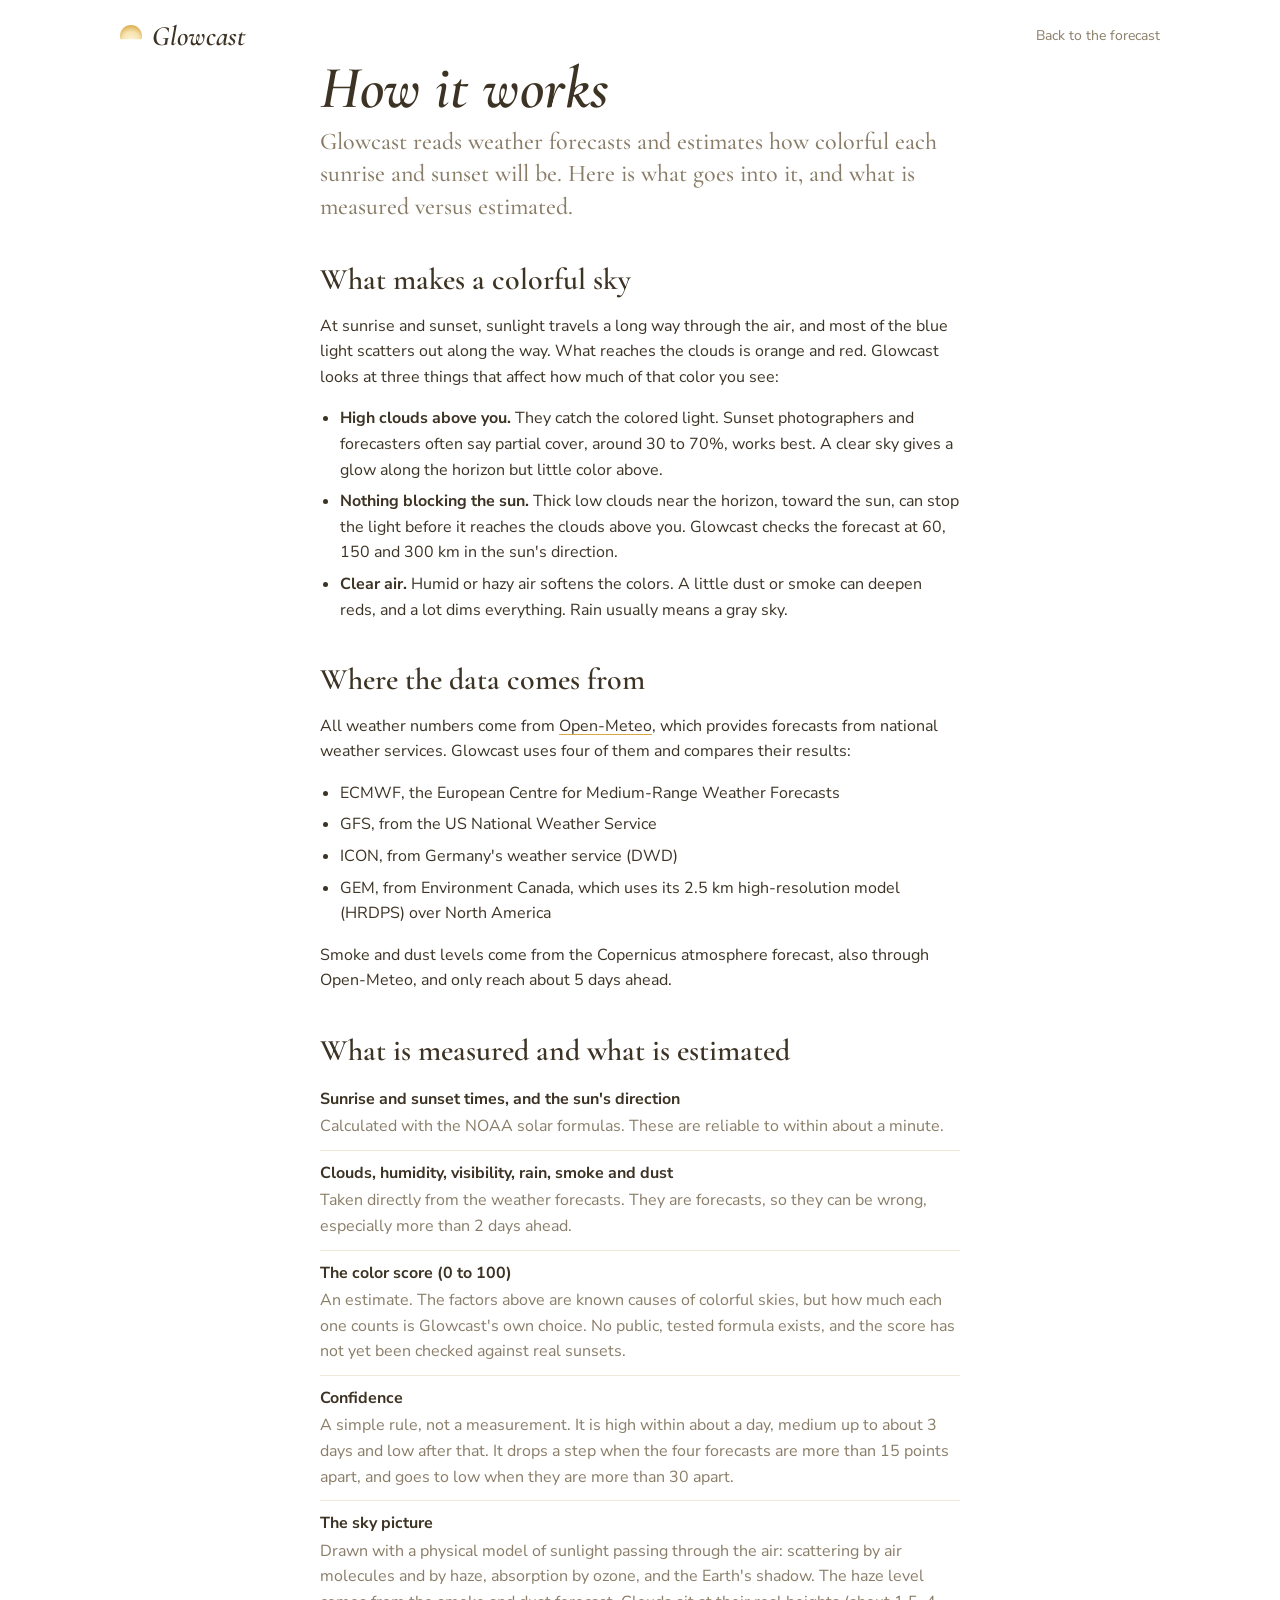
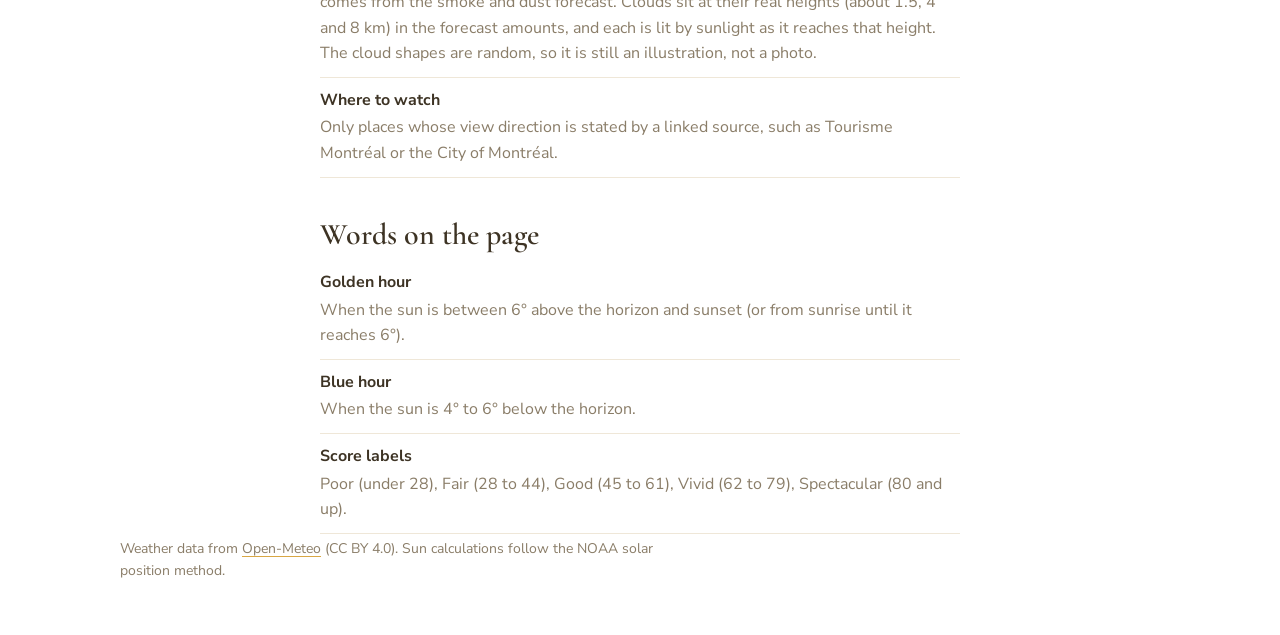
==== how.html @ 0e2d6ed1 "Make the sky picture taller Co-Authored-By: Claude Opus 5.5 <noreply@anthropic.com> Claude-Session: " ====
<!doctype html>
<html lang="en">
<head>
<meta charset="utf-8">
<meta name="viewport" content="width=device-width, initial-scale=1, viewport-fit=cover">
<title>How Glowcast works</title>
<meta name="description" content="Sunrise and sunset color forecast: times, golden hour, and how the sky is likely to look, from live cloud, humidity and aerosol forecasts.">
<meta name="theme-color" content="#ffffff">
<link rel="icon" href="data:image/svg+xml,%3Csvg xmlns='http://www.w3.org/2000/svg' viewBox='0 0 32 32'%3E%3Ccircle cx='16' cy='20' r='9' fill='%23e9bb5c'/%3E%3Crect y='20' width='32' height='12' fill='%23f5e8d3'/%3E%3C/svg%3E">
<link rel="preconnect" href="https://fonts.googleapis.com">
<link rel="preconnect" href="https://fonts.gstatic.com" crossorigin>
<link rel="stylesheet" href="https://fonts.googleapis.com/css2?family=Cormorant+Garamond:ital,wght@0,500;0,600;0,700;1,500;1,600&family=Nunito+Sans:opsz,wght@6..12,400;6..12,600;6..12,700&family=DM+Mono:wght@400;500&display=swap">
<link rel="stylesheet" href="styles.css?v=20">
</head>
<body>
<!--BODY-->
<header class="top">
  <a class="brand" href="./"><span class="mark" aria-hidden="true"></span>Glowcast</a>
  <a class="navlink" href="./">Back to the forecast</a>
</header>
<main class="wrap prose">
  <section>
    <h1>How it works</h1>
    <p class="lede">Glowcast reads weather forecasts and estimates how colorful each sunrise and sunset will be. Here is what goes into it, and what is measured versus estimated.</p>

    <h2>What makes a colorful sky</h2>
    <p>At sunrise and sunset, sunlight travels a long way through the air, and most of the blue light scatters out along the way. What reaches the clouds is orange and red. Glowcast looks at three things that affect how much of that color you see:</p>
    <ul>
      <li><b>High clouds above you.</b> They catch the colored light. Sunset photographers and forecasters often say partial cover, around 30 to 70%, works best. A clear sky gives a glow along the horizon but little color above.</li>
      <li><b>Nothing blocking the sun.</b> Thick low clouds near the horizon, toward the sun, can stop the light before it reaches the clouds above you. Glowcast checks the forecast at 60, 150 and 300 km in the sun's direction.</li>
      <li><b>Clear air.</b> Humid or hazy air softens the colors. A little dust or smoke can deepen reds, and a lot dims everything. Rain usually means a gray sky.</li>
    </ul>

    <h2>Where the data comes from</h2>
    <p>All weather numbers come from <a href="https://open-meteo.com/" target="_blank" rel="noopener">Open-Meteo</a>, which provides forecasts from national weather services. Glowcast uses four of them and compares their results:</p>
    <ul>
      <li>ECMWF, the European Centre for Medium-Range Weather Forecasts</li>
      <li>GFS, from the US National Weather Service</li>
      <li>ICON, from Germany's weather service (DWD)</li>
      <li>GEM, from Environment Canada, which uses its 2.5 km high-resolution model (HRDPS) over North America</li>
    </ul>
    <p>Smoke and dust levels come from the Copernicus atmosphere forecast, also through Open-Meteo, and only reach about 5 days ahead.</p>

    <h2>What is measured and what is estimated</h2>
    <dl>
      <div><dt>Sunrise and sunset times, and the sun's direction</dt><dd>Calculated with the NOAA solar formulas. These are reliable to within about a minute.</dd></div>
      <div><dt>Clouds, humidity, visibility, rain, smoke and dust</dt><dd>Taken directly from the weather forecasts. They are forecasts, so they can be wrong, especially more than 2 days ahead.</dd></div>
      <div><dt>The color score (0 to 100)</dt><dd>An estimate. The factors above are known causes of colorful skies, but how much each one counts is Glowcast's own choice. No public, tested formula exists, and the score has not yet been checked against real sunsets.</dd></div>
      <div><dt>Confidence</dt><dd>A simple rule, not a measurement. It is high within about a day, medium up to about 3 days and low after that. It drops a step when the four forecasts are more than 15 points apart, and goes to low when they are more than 30 apart.</dd></div>
      <div><dt>The sky picture</dt><dd>Drawn with a physical model of sunlight passing through the air: scattering by air molecules and by haze, absorption by ozone, and the Earth's shadow. The haze level comes from the smoke and dust forecast. Clouds sit at their real heights (about 1.5, 4 and 8 km) in the forecast amounts, and each is lit by sunlight as it reaches that height. The cloud shapes are random, so it is still an illustration, not a photo.</dd></div>
      <div><dt>Where to watch</dt><dd>Only places whose view direction is stated by a linked source, such as Tourisme Montréal or the City of Montréal.</dd></div>
    </dl>

    <h2>Words on the page</h2>
    <dl>
      <div><dt>Golden hour</dt><dd>When the sun is between 6° above the horizon and sunset (or from sunrise until it reaches 6°).</dd></div>
      <div><dt>Blue hour</dt><dd>When the sun is 4° to 6° below the horizon.</dd></div>
      <div><dt>Score labels</dt><dd>Poor (under 28), Fair (28 to 44), Good (45 to 61), Vivid (62 to 79), Spectacular (80 and up).</dd></div>
    </dl>
  </section>
</main>
<footer class="foot">
  <p>Weather data from <a href="https://open-meteo.com/" target="_blank" rel="noopener">Open-Meteo</a> (CC BY 4.0). Sun calculations follow the NOAA solar position method.</p>
</footer>
</body>
</html>
---- styles.css ----
/* Layout: one calm column. Sky picture, then the answer in plain words, then the week and where to watch.
   White page, warm cream and butter accents, Cormorant Garamond for display, Nunito Sans for reading. */
:root {
  --bg: #ffffff;
  --cream: #fbf4e6;
  --sand: #efe3cc;
  --line: #efe7d8;
  --ink: #3d3324;
  --muted: #8a7d68;
  --gold: #d9a744;
  --gold-soft: #f6e3b0;
  --t-fire: #e0664a;
  --t-vivid: #ef9a3d;
  --t-good: #e5bd3a;
  --t-fair: #cfc4a8;
  --t-poor: #ece7de;
  --display: 'Cormorant Garamond', 'Cormorant', Garamond, 'Times New Roman', serif;
  --body: 'Nunito Sans', system-ui, -apple-system, 'Segoe UI', sans-serif;
  color-scheme: light;
}
* { box-sizing: border-box; }
[hidden] { display: none !important; }
html { -webkit-text-size-adjust: 100%; }
body { margin: 0; background: var(--bg); color: var(--ink); font: 16px/1.6 var(--body); }
a { color: inherit; text-decoration-color: var(--gold); text-underline-offset: 3px; }
a:hover { color: var(--t-vivid); }
button { font: inherit; color: inherit; cursor: pointer; }
:focus-visible { outline: 2px solid var(--gold); outline-offset: 3px; border-radius: 4px; }
.sr { position: absolute; width: 1px; height: 1px; overflow: hidden; clip: rect(0 0 0 0); }
[data-tone="fire"], .t-fire { --tone: var(--t-fire); }
[data-tone="vivid"], .t-vivid { --tone: var(--t-vivid); }
[data-tone="good"], .t-good { --tone: var(--t-good); }
[data-tone="fair"], .t-fair { --tone: var(--t-fair); }
[data-tone="poor"], .t-poor { --tone: var(--t-poor); }

.top, .wrap, .foot {
  max-width: 1080px;
  margin: 0 auto;
  padding-left: max(20px, env(safe-area-inset-left, 0px));
  padding-right: max(20px, env(safe-area-inset-right, 0px));
}
.top { display: flex; justify-content: space-between; align-items: center; gap: 16px; padding-block: 22px 8px; }
.brand { display: flex; align-items: center; gap: 10px; font: italic 600 28px/1 var(--display); text-decoration: none; }
.mark { width: 22px; height: 22px; border-radius: 50%; background: radial-gradient(circle at 50% 70%, #fff3d6, var(--gold-soft) 45%, var(--gold) 85%); clip-path: inset(0 0 35% 0); }
.navlink { font-size: 14px; color: var(--muted); text-decoration: none; }
.navlink:hover { color: var(--ink); }

.page { display: flex; flex-direction: column; gap: 28px; padding-bottom: 64px; }
.wrap { display: flex; flex-direction: column; gap: 64px; width: 100%; }
.wrap-top { gap: 12px; padding-top: 20px; }
.where { display: flex; align-items: baseline; gap: 12px 20px; flex-wrap: wrap; }
.where h1 { margin: 0; font: italic 600 clamp(44px, 7vw, 76px)/0.95 var(--display); letter-spacing: -0.01em; }
.region { margin: 6px 0 0; font: italic 500 22px/1.2 var(--display); color: var(--muted); }
.city { border: 0; background: none; padding: 0; font: inherit; color: inherit; text-align: left; }
.city:hover { color: var(--t-vivid); }
.search { position: relative; display: flex; align-items: center; gap: 16px; max-width: 460px; }
.search input {
  flex: 1; min-width: 0; padding: 8px 2px; border: 0; border-bottom: 1px solid var(--sand);
  background: transparent; color: var(--ink); font: inherit; border-radius: 0;
}
.search input:focus { outline: none; border-bottom-color: var(--gold); }
.textbtn { border: 0; background: none; padding: 8px 0; font-size: 14px; color: var(--muted); white-space: nowrap; text-decoration: underline; text-decoration-color: var(--sand); text-underline-offset: 3px; }
.textbtn:hover { color: var(--ink); }
.results {
  position: absolute; z-index: 20; top: calc(100% + 6px); left: 0; right: 0; margin: 0; padding: 6px;
  list-style: none; background: #fff; border: 1px solid var(--line); border-radius: 14px; box-shadow: 0 16px 40px rgb(120 95 50 / 0.12);
}
.results button { display: flex; flex-direction: column; width: 100%; text-align: left; padding: 8px 10px; border: 0; border-radius: 10px; background: none; }
.results button:hover, .results button:focus-visible { background: var(--cream); }
.results span { color: var(--muted); font-size: 13px; }
.results .msg { padding: 8px 10px; color: var(--muted); }
.status { margin: 0; color: var(--muted); }
.status.err { color: #b4523a; }

/* Sky */
.hero { display: flex; flex-direction: column; gap: 14px; }
.stage { position: relative; height: clamp(360px, 70vh, 780px); background: #2a2230; }
#sky { display: block; width: 100%; height: 100%; object-fit: cover; }
.scrub { gap: 0; padding-top: 6px; }
.scrub input { width: 100%; -webkit-appearance: none; appearance: none; height: 22px; background: transparent; }
.scrub input::-webkit-slider-runnable-track { height: 2px; border-radius: 999px; background: linear-gradient(90deg, var(--gold-soft), var(--gold), var(--sand)); }
.scrub input::-moz-range-track { height: 2px; border-radius: 999px; background: linear-gradient(90deg, var(--gold-soft), var(--gold), var(--sand)); }
.scrub input { height: 24px; }
.scrub input::-webkit-slider-thumb { -webkit-appearance: none; width: 14px; height: 14px; margin-top: -6px; border-radius: 50%; background: #fff; border: 1.5px solid var(--gold); cursor: grab; }
.scrub input::-moz-range-thumb { width: 11px; height: 11px; border-radius: 50%; background: #fff; border: 1.5px solid var(--gold); cursor: grab; }
.scrub input:active::-webkit-slider-thumb { cursor: grabbing; }
.scrub-meta { margin: 2px 0 0; font-size: 14px; color: var(--muted); }
.hint { margin: 0 0 2px; font: italic 500 18px var(--display); color: var(--muted); }

/* Answer */
.summary { display: grid; grid-template-columns: 1.35fr 1fr; gap: 40px 64px; align-items: start; }
.verdict { min-width: 0; }
.kicker { margin: 0 0 4px; font: italic 500 26px/1.2 var(--display); color: var(--muted); }
.heading { margin: 0 0 18px; font: 600 34px/1.1 var(--display); }
.v-title { margin: 0; font: 600 clamp(56px, 8vw, 88px)/1 var(--display); color: var(--tone); }
.v-line { margin: 12px 0 0; font: 500 clamp(22px, 2.6vw, 28px)/1.3 var(--display); max-width: 30ch; text-wrap: pretty; }
.why { margin: 16px 0 0; color: var(--ink); max-width: 58ch; }
.v-conf { margin: 18px 0 0; font-size: 14px; color: var(--muted); max-width: 60ch; }
.facts { margin: 0; display: flex; flex-direction: column; }
.facts div { display: flex; justify-content: space-between; align-items: baseline; gap: 16px; padding: 14px 0; border-bottom: 1px solid var(--line); }
.facts div:first-child { padding-top: 0; }
.facts div:last-child { border-bottom: 0; }
.facts dt { color: var(--muted); font-size: 15px; }
.facts dd { margin: 0; font: 600 26px/1.1 var(--display); text-align: right; font-variant-numeric: tabular-nums; }
.facts small { font: 400 14px var(--body); color: var(--muted); }

/* Week */
.week { display: grid; grid-template-columns: repeat(7, minmax(0, 1fr)); gap: 8px; }
.day { display: flex; flex-direction: column; gap: 10px; min-width: 0; }
.day h4 { margin: 0; font: 600 22px/1.1 var(--display); }
.pair { display: flex; gap: 6px; }
.slot { display: flex; flex-direction: column; align-items: center; gap: 4px; padding: 8px 8px 6px; border: 0; border-radius: 14px; background: none; }
.slot i { width: 18px; height: 18px; border-radius: 50%; background: var(--tone, var(--line)); box-shadow: 0 0 0 4px #fff, 0 0 0 5px transparent; transition: box-shadow 0.15s; }
.slot span { font-size: 11px; letter-spacing: 0.06em; text-transform: uppercase; color: var(--muted); }
.slot:hover { background: var(--cream); }
.slot.sel i { box-shadow: 0 0 0 4px #fff, 0 0 0 6px var(--tone); }
.slot.past { opacity: 0.45; }
.slot.none { cursor: default; opacity: 0.4; }

/* Where to watch */
.spots-dir { margin: -8px 0 20px; color: var(--muted); max-width: 60ch; }
.spots { margin: 0; padding: 0; list-style: none; display: grid; grid-template-columns: repeat(3, minmax(0, 1fr)); gap: 24px 40px; }
.spots li { display: flex; flex-direction: column; gap: 4px; min-width: 0; }
.spots b { font-weight: 700; }
.spots span { color: var(--muted); }
.spots a { font-size: 13px; color: var(--muted); }

/* Details */
.details { border-top: 1px solid var(--line); padding-top: 20px; margin-top: -24px; }
.score-line { margin: 16px 0 0; }
.details summary { cursor: pointer; font-weight: 700; color: var(--muted); list-style: none; }
.details summary::-webkit-details-marker { display: none; }
.details summary::after { content: ' +'; color: var(--gold); }
.details[open] summary::after { content: ' −'; }
.details-body h4 { margin: 24px 0 10px; font: 600 12px/1.3 var(--body); text-transform: uppercase; letter-spacing: 0.14em; color: var(--muted); }
.models { display: flex; flex-wrap: wrap; gap: 8px 24px; }
.model { color: var(--muted); }
.model b { color: var(--ink); margin-left: 4px; }
.model.mid b { color: var(--t-vivid); }
.cond { margin: 0; display: grid; grid-template-columns: repeat(4, minmax(0, 1fr)); gap: 12px 32px; }
.cond div { display: flex; justify-content: space-between; gap: 8px; padding: 6px 0; border-bottom: 1px solid var(--line); font-size: 14px; }
.cond dt { color: var(--muted); }
.cond dd { margin: 0; font-variant-numeric: tabular-nums; }

.foot { padding-block: 0 48px; color: var(--muted); font-size: 14px; }
.foot p { margin: 4px 0; max-width: 70ch; }

/* How it works page */
.prose { max-width: 680px; gap: 0; }
.prose h1 { margin: 0 0 8px; font: italic 600 clamp(40px, 6vw, 60px)/1 var(--display); }
.prose h2 { margin: 40px 0 8px; font: 600 30px/1.15 var(--display); }
.prose p, .prose li { color: var(--ink); }
.prose ul { padding-left: 20px; display: flex; flex-direction: column; gap: 6px; }
.prose .lede { margin-top: 8px; font: 500 24px/1.35 var(--display); color: var(--muted); }
.prose dl { margin: 0; }
.prose dl div { padding: 10px 0; border-bottom: 1px solid var(--line); }
.prose dt { font-weight: 700; }
.prose dd { margin: 2px 0 0; color: var(--muted); }

@media (max-width: 900px) {
  .summary { grid-template-columns: 1fr; }
  .spots { grid-template-columns: 1fr; gap: 16px; }
  .cond { grid-template-columns: repeat(2, minmax(0, 1fr)); }
  .week { grid-template-columns: repeat(7, 104px); overflow-x: auto; padding-bottom: 6px; scroll-snap-type: x mandatory; }
    .day { scroll-snap-align: start; }
}
@media (max-width: 600px) {
  .wrap { gap: 48px; }
  .search { max-width: 100%; }
  .stage { height: min(74vh, 620px); }
  .cond { grid-template-columns: 1fr; }
}
@media (prefers-reduced-motion: reduce) { * { transition: none !important; } }
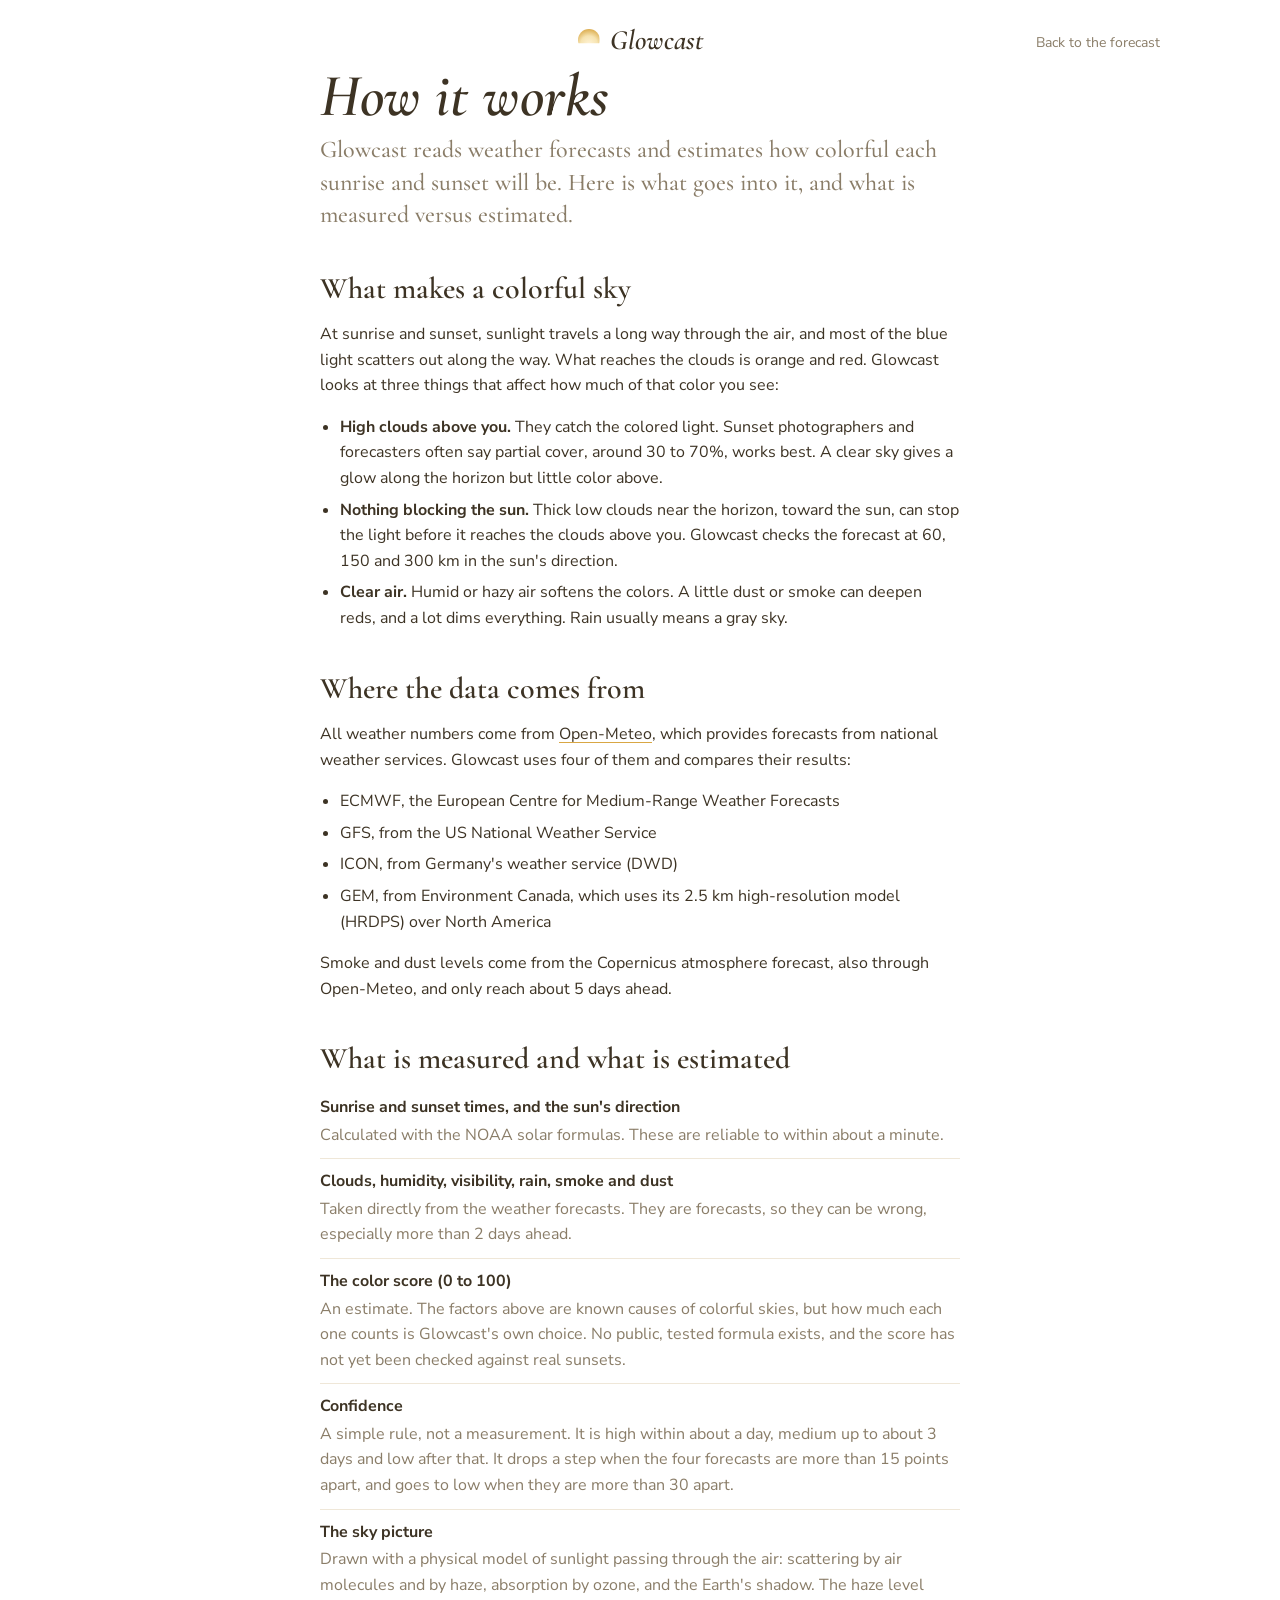
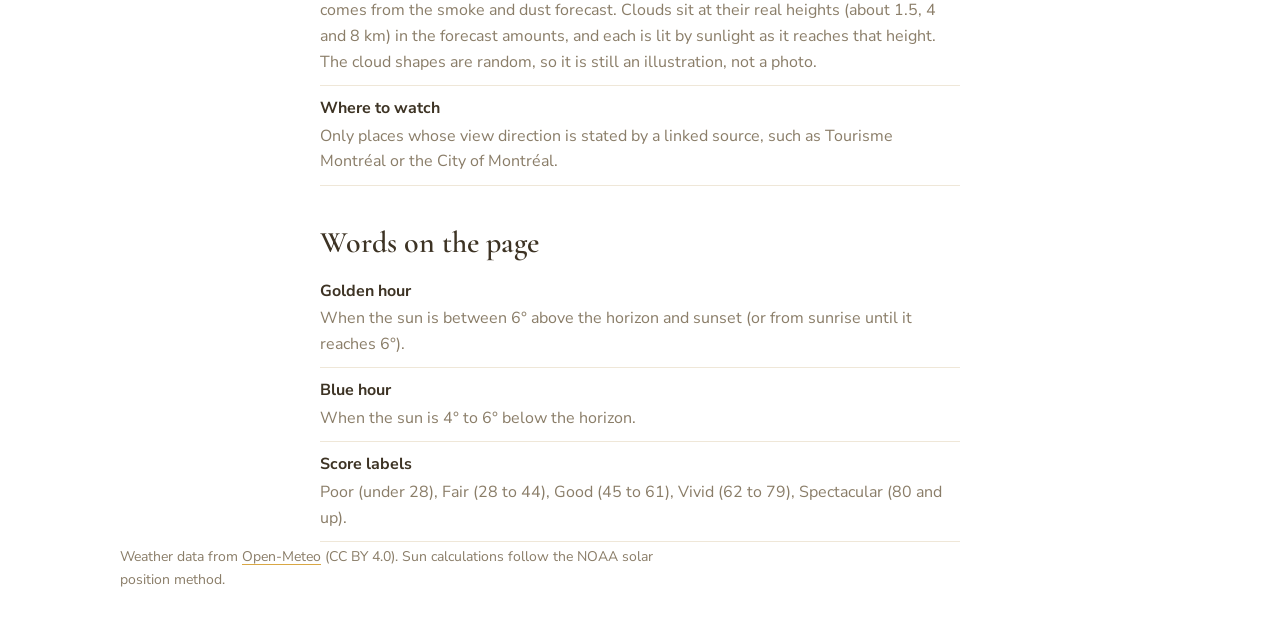
==== commit 6019865b: "Center the logo, tagline and city at the top Co-Authored-By: Claude Opus 5.5 <noreply@anthropic.com>" ====
--- a/how.html
+++ b/how.html
@@ -10,12 +10,13 @@
 <link rel="preconnect" href="https://fonts.googleapis.com">
 <link rel="preconnect" href="https://fonts.gstatic.com" crossorigin>
 <link rel="stylesheet" href="https://fonts.googleapis.com/css2?family=Cormorant+Garamond:ital,wght@0,500;0,600;0,700;1,500;1,600&family=Nunito+Sans:opsz,wght@6..12,400;6..12,600;6..12,700&family=DM+Mono:wght@400;500&display=swap">
-<link rel="stylesheet" href="styles.css?v=20">
+<link rel="stylesheet" href="styles.css?v=24">
 </head>
 <body>
 <!--BODY-->
 <header class="top">
-  <a class="brand" href="./"><span class="mark" aria-hidden="true"></span>Glowcast</a>
+  <span aria-hidden="true"></span>
+  <div class="brandbox"><a class="brand" href="./"><span class="mark" aria-hidden="true"></span>Glowcast</a></div>
   <a class="navlink" href="./">Back to the forecast</a>
 </header>
 <main class="wrap prose">
--- a/styles.css
+++ b/styles.css
@@ -39,7 +39,10 @@
   padding-left: max(20px, env(safe-area-inset-left, 0px));
   padding-right: max(20px, env(safe-area-inset-right, 0px));
 }
-.top { display: flex; justify-content: space-between; align-items: center; gap: 16px; padding-block: 22px 8px; }
+.top { display: grid; grid-template-columns: 1fr auto 1fr; align-items: start; gap: 16px; padding-block: 26px 12px; }
+.top .navlink { justify-self: end; padding-top: 6px; }
+.brandbox { display: flex; flex-direction: column; align-items: center; gap: 6px; text-align: center; }
+.tagline { margin: 0; font: italic 500 19px/1.3 var(--display); color: var(--muted); max-width: 62ch; text-wrap: balance; }
 .brand { display: flex; align-items: center; gap: 10px; font: italic 600 28px/1 var(--display); text-decoration: none; }
 .mark { width: 22px; height: 22px; border-radius: 50%; background: radial-gradient(circle at 50% 70%, #fff3d6, var(--gold-soft) 45%, var(--gold) 85%); clip-path: inset(0 0 35% 0); }
 .navlink { font-size: 14px; color: var(--muted); text-decoration: none; }
@@ -48,12 +51,15 @@
 .page { display: flex; flex-direction: column; gap: 28px; padding-bottom: 64px; }
 .wrap { display: flex; flex-direction: column; gap: 64px; width: 100%; }
 .wrap-top { gap: 12px; padding-top: 20px; }
-.where { display: flex; align-items: baseline; gap: 12px 20px; flex-wrap: wrap; }
+.where { display: flex; flex-direction: column; align-items: center; gap: 2px; text-align: center; padding-top: 18px; }
+.where .city { text-align: center; }
+.wrap-top { align-items: center; }
+.wrap-top .status { text-align: center; }
 .where h1 { margin: 0; font: italic 600 clamp(44px, 7vw, 76px)/0.95 var(--display); letter-spacing: -0.01em; }
 .region { margin: 6px 0 0; font: italic 500 22px/1.2 var(--display); color: var(--muted); }
-.city { border: 0; background: none; padding: 0; font: inherit; color: inherit; text-align: left; }
+.city { border: 0; background: none; padding: 0; font: inherit; color: inherit; }
 .city:hover { color: var(--t-vivid); }
-.search { position: relative; display: flex; align-items: center; gap: 16px; max-width: 460px; }
+.search { position: relative; display: flex; align-items: center; gap: 16px; width: 100%; max-width: 460px; }
 .search input {
   flex: 1; min-width: 0; padding: 8px 2px; border: 0; border-bottom: 1px solid var(--sand);
   background: transparent; color: var(--ink); font: inherit; border-radius: 0;
@@ -75,6 +81,14 @@
 /* Sky */
 .hero { display: flex; flex-direction: column; gap: 14px; }
 .stage { position: relative; height: clamp(360px, 70vh, 780px); background: #2a2230; }
+.badge {
+  position: absolute; left: max(20px, calc((100% - 1080px) / 2 + 20px)); bottom: 22px; margin: 0;
+  display: flex; flex-direction: column; gap: 2px; max-width: calc(100% - 40px);
+  padding: 10px 18px 12px; border-radius: 16px; color: #fff;
+  background: rgb(28 20 18 / 0.42); backdrop-filter: blur(10px); -webkit-backdrop-filter: blur(10px);
+}
+.b-when { font: italic 500 18px/1.2 var(--display); opacity: 0.9; }
+.b-label { font: 600 30px/1.05 var(--display); }
 #sky { display: block; width: 100%; height: 100%; object-fit: cover; }
 .scrub { gap: 0; padding-top: 6px; }
 .scrub input { width: 100%; -webkit-appearance: none; appearance: none; height: 22px; background: transparent; }
@@ -165,6 +179,9 @@
     .day { scroll-snap-align: start; }
 }
 @media (max-width: 600px) {
+  .top { grid-template-columns: 1fr; justify-items: center; position: relative; padding-top: 48px; }
+  .top > span:first-child { display: none; }
+  .top .navlink { position: absolute; top: 14px; right: max(20px, env(safe-area-inset-right, 0px)); padding-top: 0; font-size: 13px; }
   .wrap { gap: 48px; }
   .search { max-width: 100%; }
   .stage { height: min(74vh, 620px); }
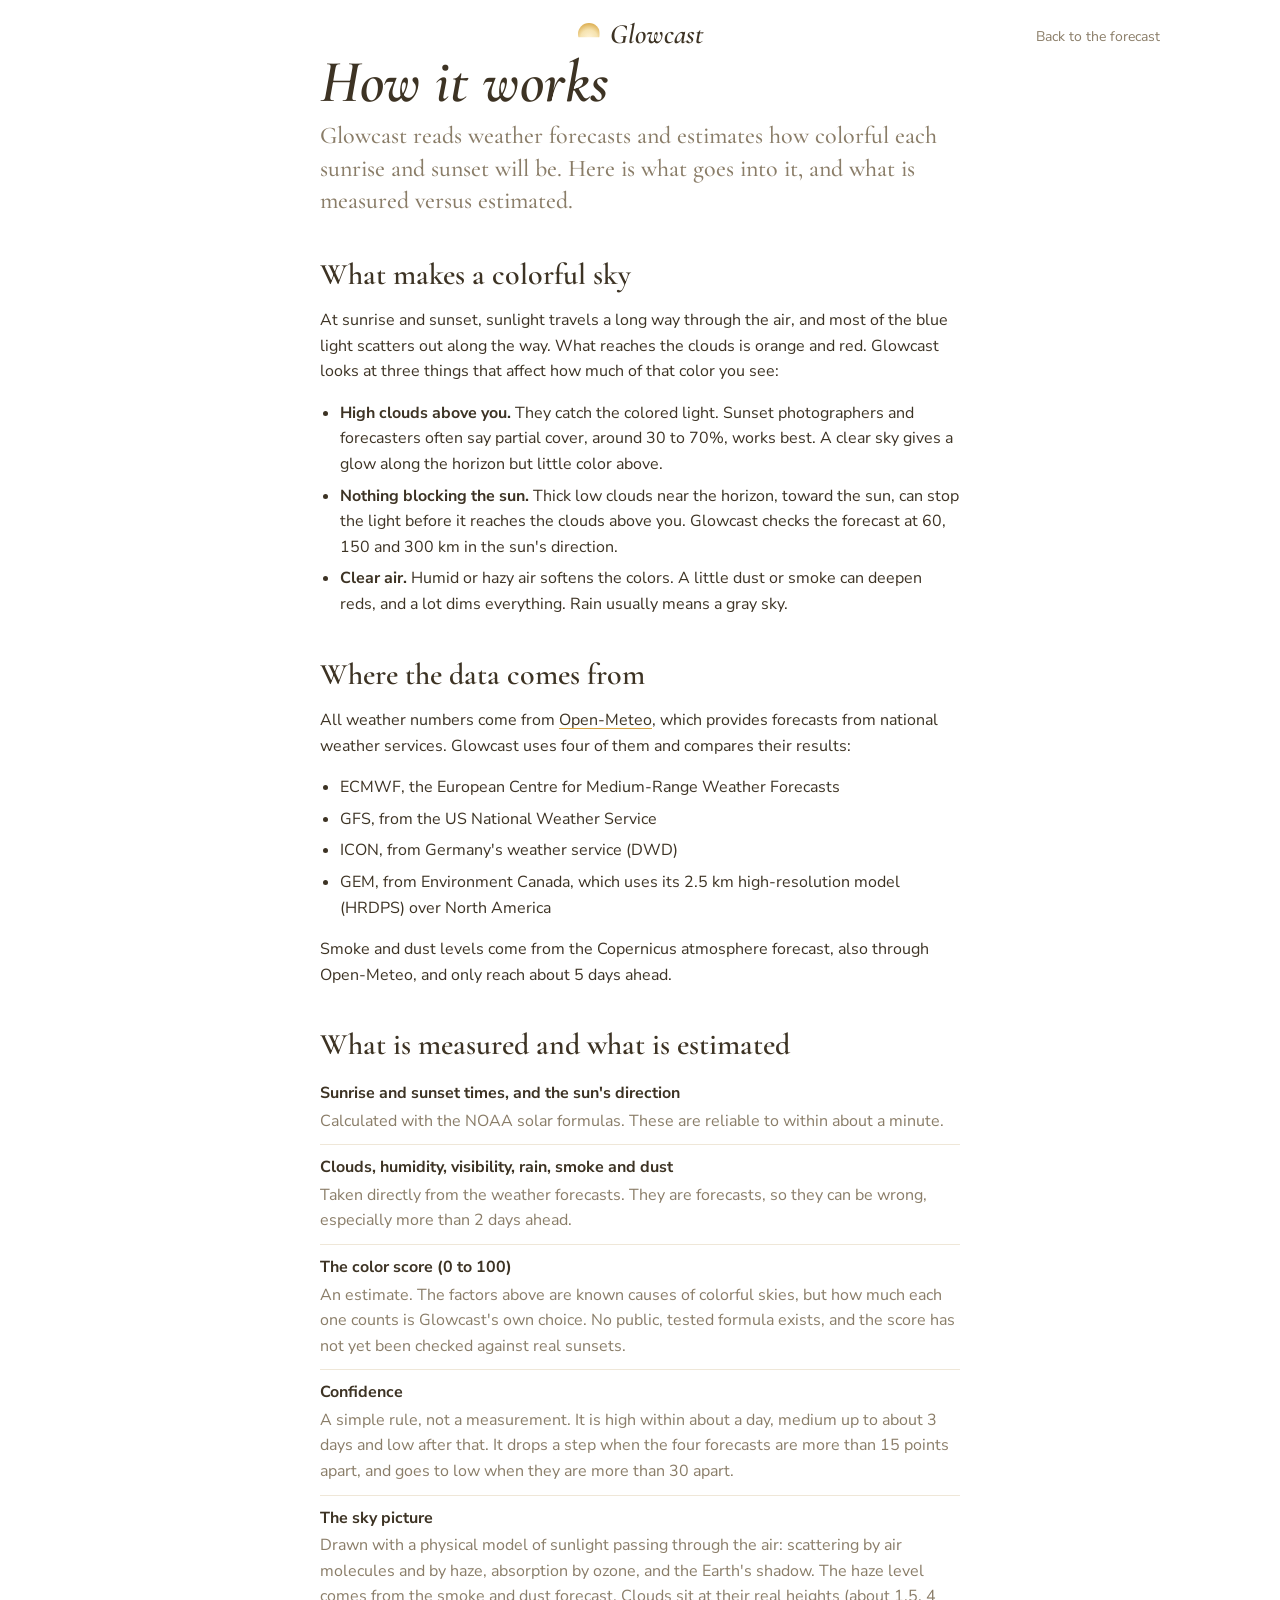
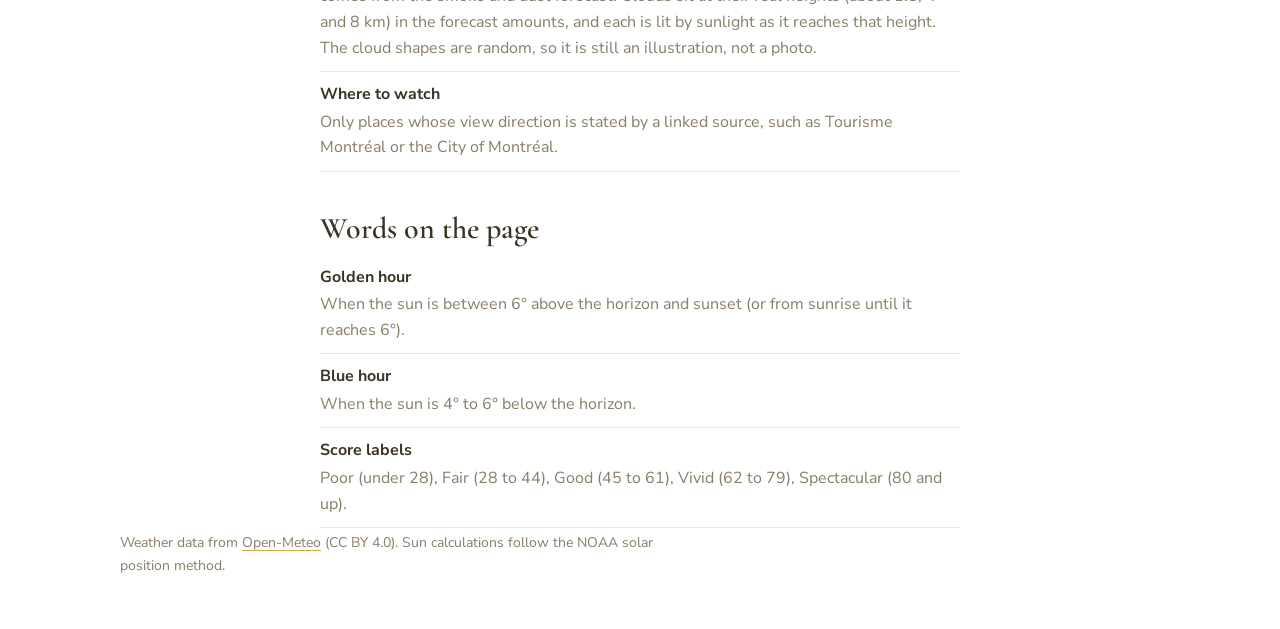
==== commit cbe49eee: "Shorter header, more natural clouds, link preview and icons Header is compact so the sky and verdict" ====
--- a/how.html
+++ b/how.html
@@ -6,11 +6,12 @@
 <title>How Glowcast works</title>
 <meta name="description" content="Sunrise and sunset color forecast: times, golden hour, and how the sky is likely to look, from live cloud, humidity and aerosol forecasts.">
 <meta name="theme-color" content="#ffffff">
+<link rel="apple-touch-icon" href="apple-touch-icon.png">
 <link rel="icon" href="data:image/svg+xml,%3Csvg xmlns='http://www.w3.org/2000/svg' viewBox='0 0 32 32'%3E%3Ccircle cx='16' cy='20' r='9' fill='%23e9bb5c'/%3E%3Crect y='20' width='32' height='12' fill='%23f5e8d3'/%3E%3C/svg%3E">
 <link rel="preconnect" href="https://fonts.googleapis.com">
 <link rel="preconnect" href="https://fonts.gstatic.com" crossorigin>
 <link rel="stylesheet" href="https://fonts.googleapis.com/css2?family=Cormorant+Garamond:ital,wght@0,500;0,600;0,700;1,500;1,600&family=Nunito+Sans:opsz,wght@6..12,400;6..12,600;6..12,700&family=DM+Mono:wght@400;500&display=swap">
-<link rel="stylesheet" href="styles.css?v=24">
+<link rel="stylesheet" href="styles.css?v=25">
 </head>
 <body>
 <!--BODY-->
--- a/styles.css
+++ b/styles.css
@@ -39,24 +39,26 @@
   padding-left: max(20px, env(safe-area-inset-left, 0px));
   padding-right: max(20px, env(safe-area-inset-right, 0px));
 }
-.top { display: grid; grid-template-columns: 1fr auto 1fr; align-items: start; gap: 16px; padding-block: 26px 12px; }
+.top { display: grid; grid-template-columns: 1fr auto 1fr; align-items: start; gap: 16px; padding-block: 20px 4px; }
 .top .navlink { justify-self: end; padding-top: 6px; }
-.brandbox { display: flex; flex-direction: column; align-items: center; gap: 6px; text-align: center; }
+.brandbox { display: flex; flex-direction: column; align-items: center; gap: 2px; text-align: center; }
 .tagline { margin: 0; font: italic 500 19px/1.3 var(--display); color: var(--muted); max-width: 62ch; text-wrap: balance; }
 .brand { display: flex; align-items: center; gap: 10px; font: italic 600 28px/1 var(--display); text-decoration: none; }
 .mark { width: 22px; height: 22px; border-radius: 50%; background: radial-gradient(circle at 50% 70%, #fff3d6, var(--gold-soft) 45%, var(--gold) 85%); clip-path: inset(0 0 35% 0); }
 .navlink { font-size: 14px; color: var(--muted); text-decoration: none; }
 .navlink:hover { color: var(--ink); }
 
-.page { display: flex; flex-direction: column; gap: 28px; padding-bottom: 64px; }
+.page { display: flex; flex-direction: column; gap: 20px; padding-bottom: 64px; }
 .wrap { display: flex; flex-direction: column; gap: 64px; width: 100%; }
-.wrap-top { gap: 12px; padding-top: 20px; }
-.where { display: flex; flex-direction: column; align-items: center; gap: 2px; text-align: center; padding-top: 18px; }
+.wrap-top { gap: 10px; padding-top: 10px; }
+.where { display: flex; flex-direction: column; align-items: center; gap: 2px; text-align: center; padding-top: 0; }
 .where .city { text-align: center; }
 .wrap-top { align-items: center; }
 .wrap-top .status { text-align: center; }
-.where h1 { margin: 0; font: italic 600 clamp(44px, 7vw, 76px)/0.95 var(--display); letter-spacing: -0.01em; }
-.region { margin: 6px 0 0; font: italic 500 22px/1.2 var(--display); color: var(--muted); }
+.where h1 { margin: 0; font: italic 600 clamp(38px, 4.6vw, 56px)/1 var(--display); letter-spacing: -0.01em; }
+.region-row { margin: 0; display: flex; align-items: baseline; justify-content: center; gap: 16px; flex-wrap: wrap; }
+.region { font: italic 500 20px/1.2 var(--display); color: var(--muted); }
+.region-row .textbtn { padding: 4px 0; }
 .city { border: 0; background: none; padding: 0; font: inherit; color: inherit; }
 .city:hover { color: var(--t-vivid); }
 .search { position: relative; display: flex; align-items: center; gap: 16px; width: 100%; max-width: 460px; }
@@ -80,7 +82,7 @@
 
 /* Sky */
 .hero { display: flex; flex-direction: column; gap: 14px; }
-.stage { position: relative; height: clamp(360px, 70vh, 780px); background: #2a2230; }
+.stage { position: relative; height: clamp(340px, calc(100vh - 330px), 780px); background: #2a2230; }
 .badge {
   position: absolute; left: max(20px, calc((100% - 1080px) / 2 + 20px)); bottom: 22px; margin: 0;
   display: flex; flex-direction: column; gap: 2px; max-width: calc(100% - 40px);
@@ -184,7 +186,7 @@
   .top .navlink { position: absolute; top: 14px; right: max(20px, env(safe-area-inset-right, 0px)); padding-top: 0; font-size: 13px; }
   .wrap { gap: 48px; }
   .search { max-width: 100%; }
-  .stage { height: min(74vh, 620px); }
+  .stage { height: min(62vh, 560px); }
   .cond { grid-template-columns: 1fr; }
 }
 @media (prefers-reduced-motion: reduce) { * { transition: none !important; } }
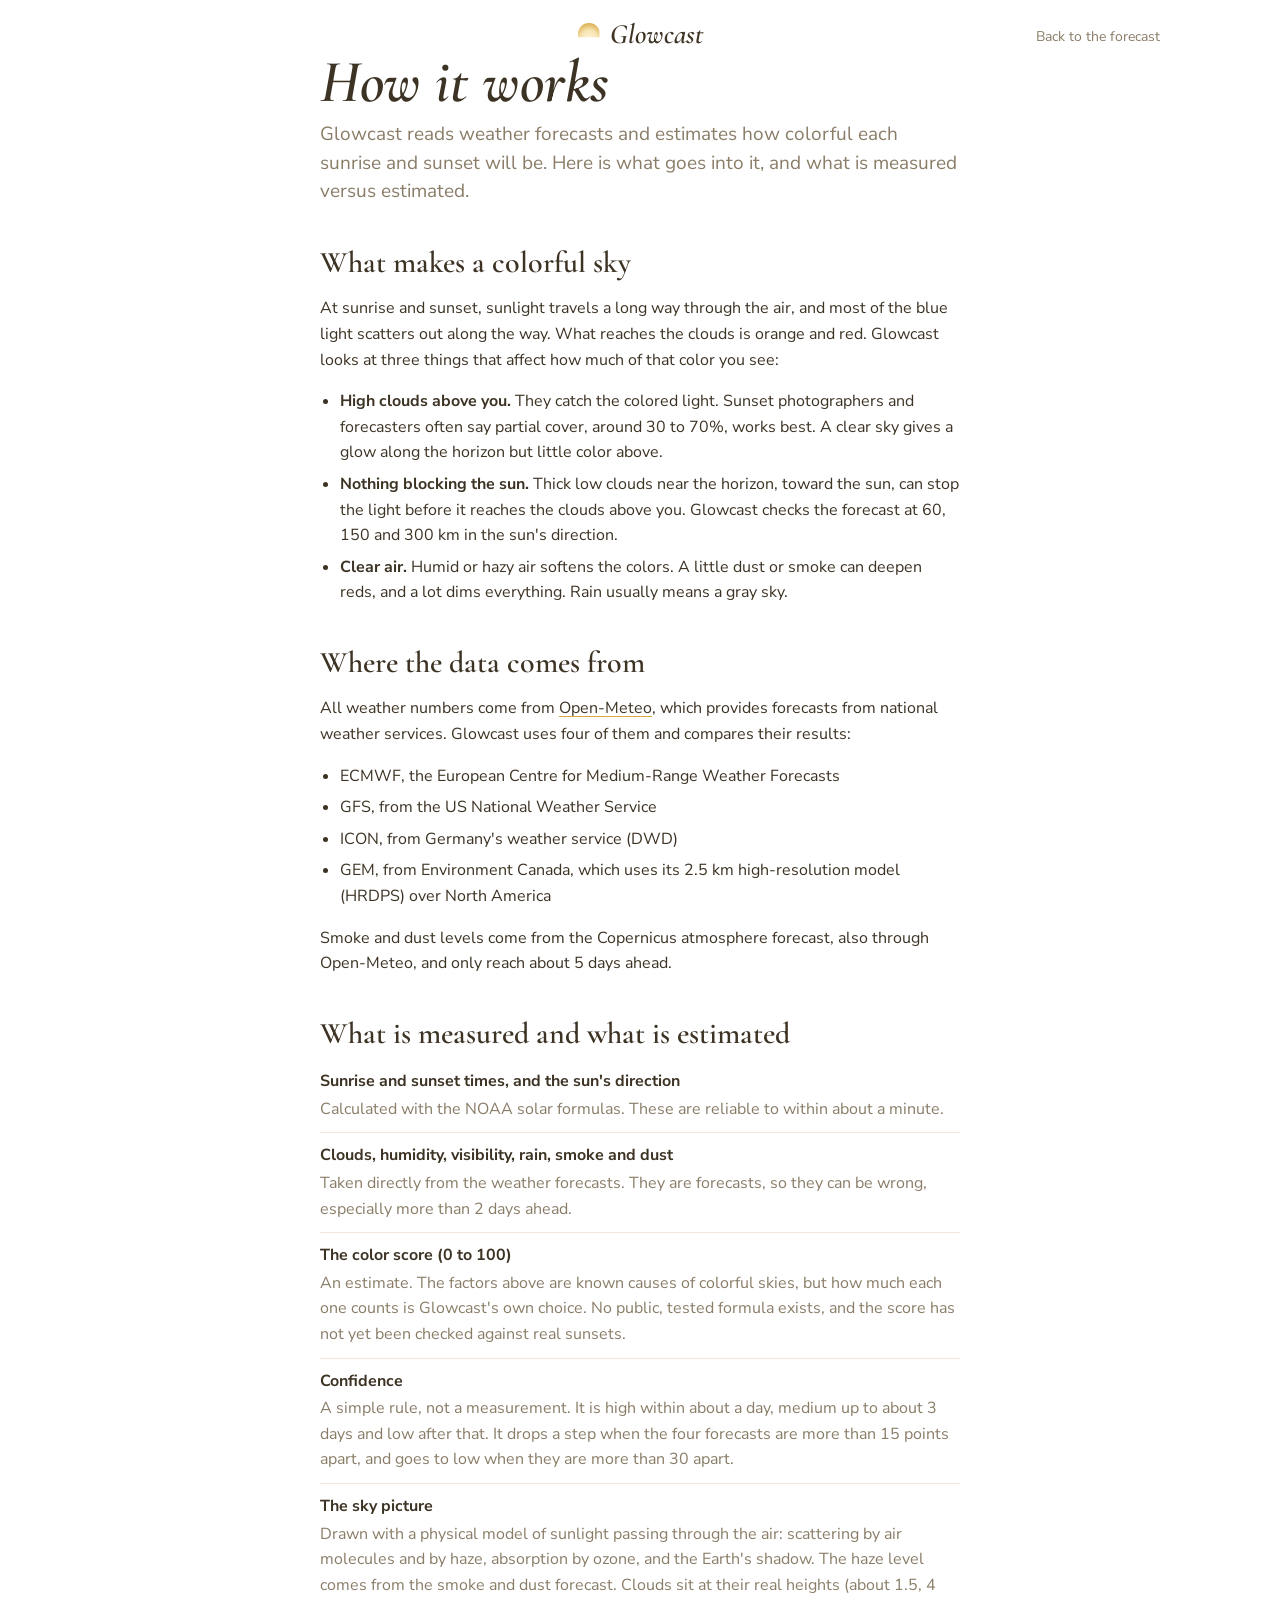
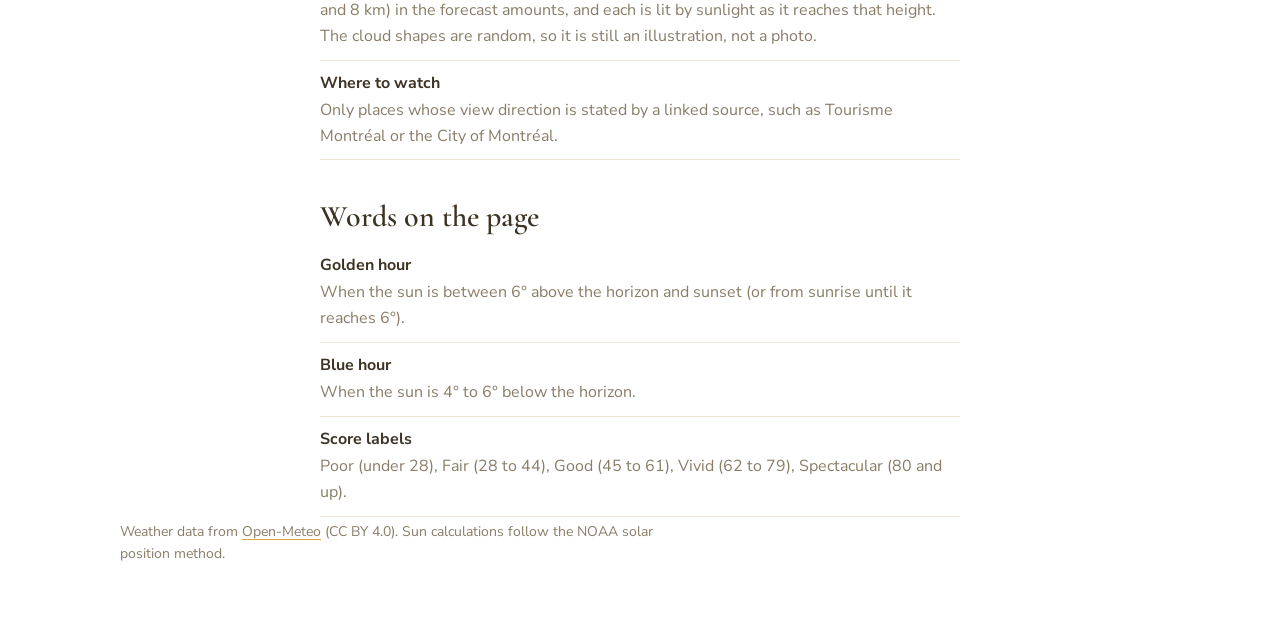
==== commit dd0d7be7: "Use Nunito Sans for sentences; keep Cormorant for short display text Co-Authored-By: Claude Opus 5.5" ====
--- a/how.html
+++ b/how.html
@@ -11,7 +11,7 @@
 <link rel="preconnect" href="https://fonts.googleapis.com">
 <link rel="preconnect" href="https://fonts.gstatic.com" crossorigin>
 <link rel="stylesheet" href="https://fonts.googleapis.com/css2?family=Cormorant+Garamond:ital,wght@0,500;0,600;0,700;1,500;1,600&family=Nunito+Sans:opsz,wght@6..12,400;6..12,600;6..12,700&family=DM+Mono:wght@400;500&display=swap">
-<link rel="stylesheet" href="styles.css?v=25">
+<link rel="stylesheet" href="styles.css?v=26">
 </head>
 <body>
 <!--BODY-->
--- a/styles.css
+++ b/styles.css
@@ -42,7 +42,7 @@
 .top { display: grid; grid-template-columns: 1fr auto 1fr; align-items: start; gap: 16px; padding-block: 20px 4px; }
 .top .navlink { justify-self: end; padding-top: 6px; }
 .brandbox { display: flex; flex-direction: column; align-items: center; gap: 2px; text-align: center; }
-.tagline { margin: 0; font: italic 500 19px/1.3 var(--display); color: var(--muted); max-width: 62ch; text-wrap: balance; }
+.tagline { margin: 0; font: 400 15px/1.5 var(--body); color: var(--muted); max-width: 62ch; text-wrap: balance; }
 .brand { display: flex; align-items: center; gap: 10px; font: italic 600 28px/1 var(--display); text-decoration: none; }
 .mark { width: 22px; height: 22px; border-radius: 50%; background: radial-gradient(circle at 50% 70%, #fff3d6, var(--gold-soft) 45%, var(--gold) 85%); clip-path: inset(0 0 35% 0); }
 .navlink { font-size: 14px; color: var(--muted); text-decoration: none; }
@@ -57,7 +57,7 @@
 .wrap-top .status { text-align: center; }
 .where h1 { margin: 0; font: italic 600 clamp(38px, 4.6vw, 56px)/1 var(--display); letter-spacing: -0.01em; }
 .region-row { margin: 0; display: flex; align-items: baseline; justify-content: center; gap: 16px; flex-wrap: wrap; }
-.region { font: italic 500 20px/1.2 var(--display); color: var(--muted); }
+.region { font: 400 15px/1.4 var(--body); color: var(--muted); }
 .region-row .textbtn { padding: 4px 0; }
 .city { border: 0; background: none; padding: 0; font: inherit; color: inherit; }
 .city:hover { color: var(--t-vivid); }
@@ -89,7 +89,7 @@
   padding: 10px 18px 12px; border-radius: 16px; color: #fff;
   background: rgb(28 20 18 / 0.42); backdrop-filter: blur(10px); -webkit-backdrop-filter: blur(10px);
 }
-.b-when { font: italic 500 18px/1.2 var(--display); opacity: 0.9; }
+.b-when { font: 600 13px/1.3 var(--body); opacity: 0.92; }
 .b-label { font: 600 30px/1.05 var(--display); }
 #sky { display: block; width: 100%; height: 100%; object-fit: cover; }
 .scrub { gap: 0; padding-top: 6px; }
@@ -101,15 +101,15 @@
 .scrub input::-moz-range-thumb { width: 11px; height: 11px; border-radius: 50%; background: #fff; border: 1.5px solid var(--gold); cursor: grab; }
 .scrub input:active::-webkit-slider-thumb { cursor: grabbing; }
 .scrub-meta { margin: 2px 0 0; font-size: 14px; color: var(--muted); }
-.hint { margin: 0 0 2px; font: italic 500 18px var(--display); color: var(--muted); }
+.hint { margin: 0 0 2px; font: 400 14px/1.4 var(--body); color: var(--muted); }
 
 /* Answer */
 .summary { display: grid; grid-template-columns: 1.35fr 1fr; gap: 40px 64px; align-items: start; }
 .verdict { min-width: 0; }
-.kicker { margin: 0 0 4px; font: italic 500 26px/1.2 var(--display); color: var(--muted); }
+.kicker { margin: 0 0 6px; font: 600 15px/1.3 var(--body); color: var(--muted); }
 .heading { margin: 0 0 18px; font: 600 34px/1.1 var(--display); }
 .v-title { margin: 0; font: 600 clamp(56px, 8vw, 88px)/1 var(--display); color: var(--tone); }
-.v-line { margin: 12px 0 0; font: 500 clamp(22px, 2.6vw, 28px)/1.3 var(--display); max-width: 30ch; text-wrap: pretty; }
+.v-line { margin: 12px 0 0; font: 600 clamp(18px, 2vw, 21px)/1.45 var(--body); max-width: 40ch; text-wrap: pretty; }
 .why { margin: 16px 0 0; color: var(--ink); max-width: 58ch; }
 .v-conf { margin: 18px 0 0; font-size: 14px; color: var(--muted); max-width: 60ch; }
 .facts { margin: 0; display: flex; flex-direction: column; }
@@ -167,7 +167,7 @@
 .prose h2 { margin: 40px 0 8px; font: 600 30px/1.15 var(--display); }
 .prose p, .prose li { color: var(--ink); }
 .prose ul { padding-left: 20px; display: flex; flex-direction: column; gap: 6px; }
-.prose .lede { margin-top: 8px; font: 500 24px/1.35 var(--display); color: var(--muted); }
+.prose .lede { margin-top: 8px; font: 400 19px/1.5 var(--body); color: var(--muted); }
 .prose dl { margin: 0; }
 .prose dl div { padding: 10px 0; border-bottom: 1px solid var(--line); }
 .prose dt { font-weight: 700; }
